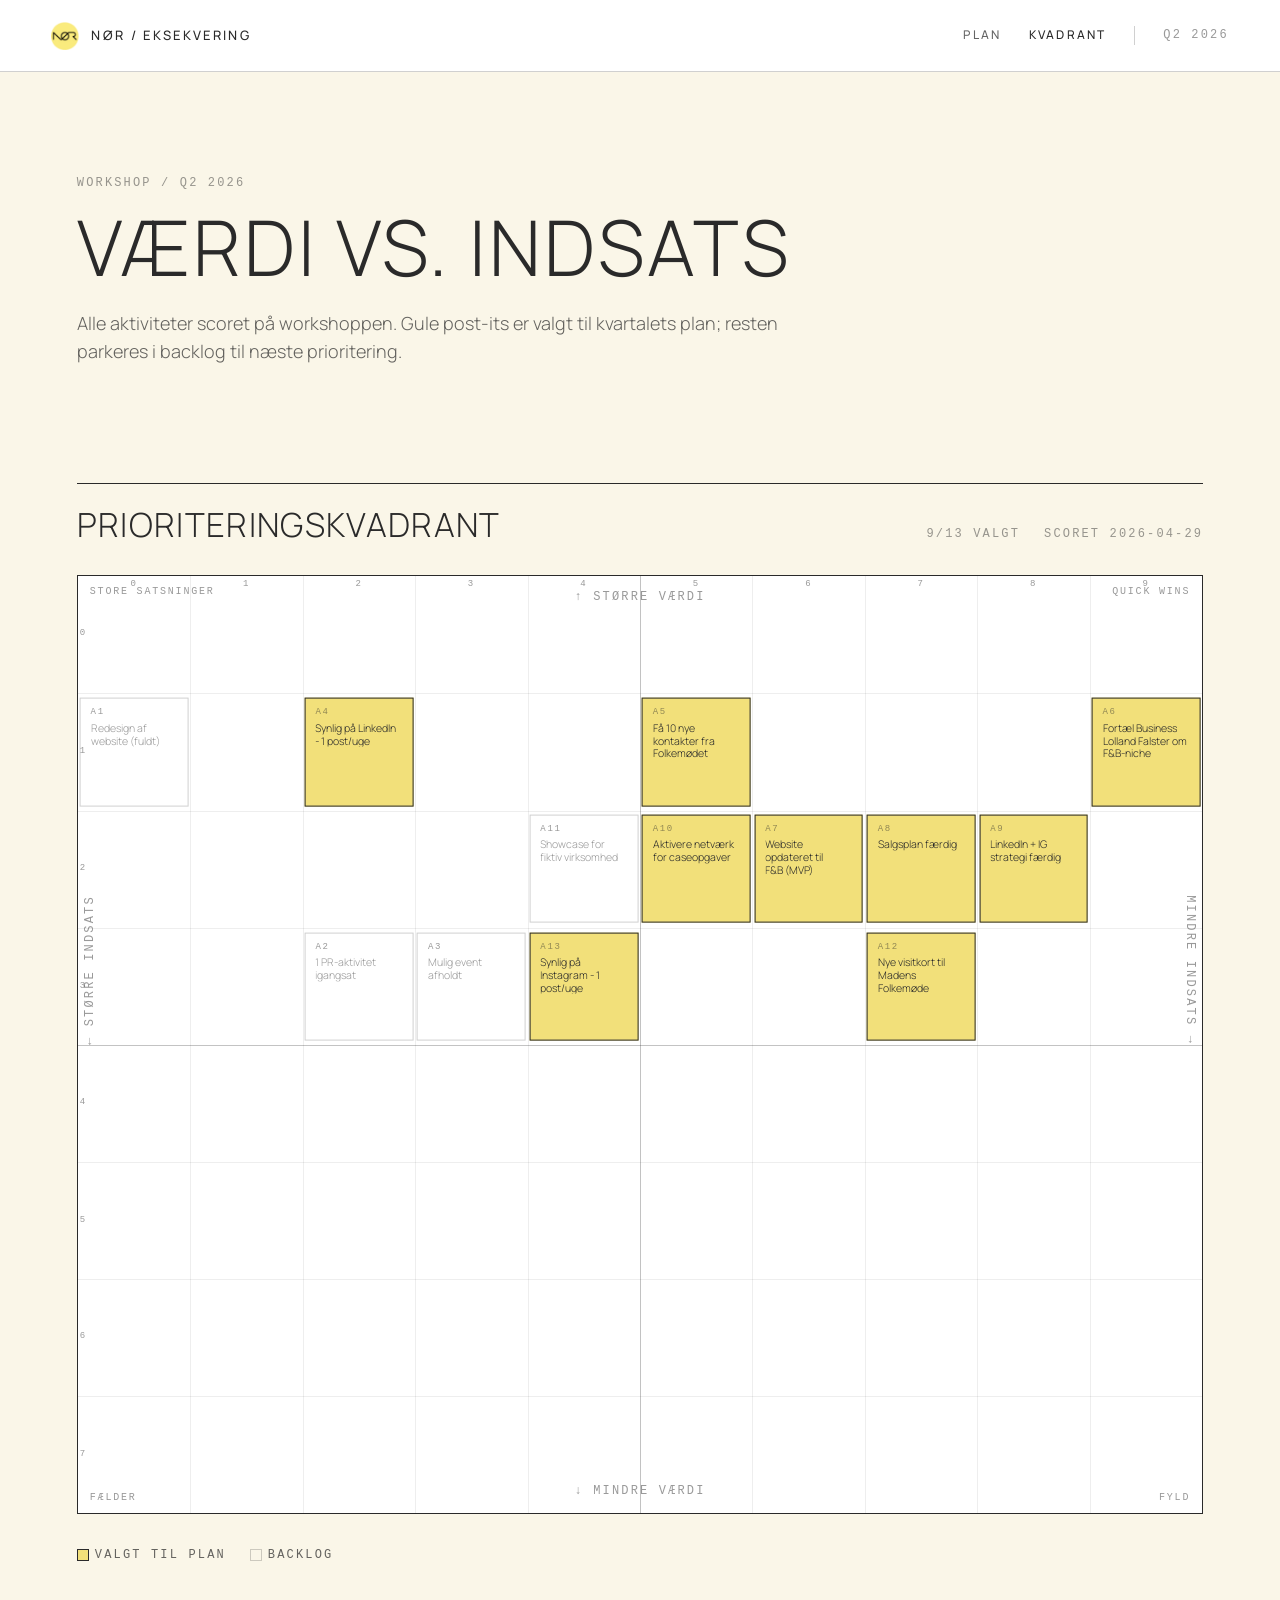
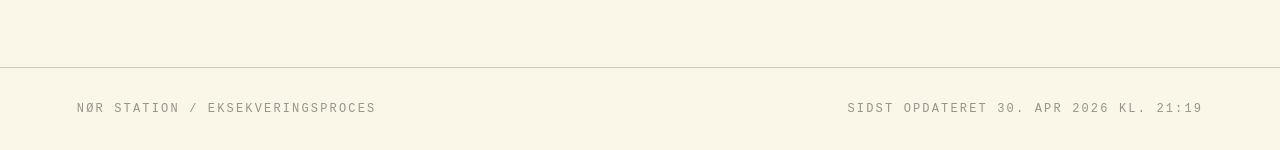
==== nor-station/workshop.html @ 78fcb757 "Tilføj grid-overlay (10x8) med col/row numre på workshop-view" ====
<!doctype html>
<html lang="da">
<head>
<meta charset="utf-8" />
<meta name="viewport" content="width=device-width, initial-scale=1" />
<title>Workshop - NØR Station 2026-Q2</title>
<link rel="icon" type="image/png" href="assets/nor-mark.png" />
<link rel="stylesheet" href="assets/nor.css" />
<link rel="stylesheet" href="assets/exec.css?v=6" />
</head>
<body>
<header class="ns-header">
  <a href="index.html" class="ns-logo">
    <img src="assets/nor-mark.png" alt="NØR" />
    <span>NØR / EKSEKVERING</span>
  </a>
  <nav class="ns-nav-links">
    <a href="index.html" class="">Plan</a>
    <a href="workshop.html" class="is-active">Kvadrant</a>
    <span class="ns-quarter">Q2 2026</span>
  </nav>
</header>
<section class="ns-intro">
  <div class="ns-intro__eyebrow">Workshop / Q2 2026</div>
  <h1 class="ns-intro__title">Værdi vs. Indsats</h1>
  <p class="ns-intro__lead">Alle aktiviteter scoret på workshoppen. Gule post-its er valgt til kvartalets plan; resten parkeres i backlog til næste prioritering.</p>
</section>

<section class="ns-workshop">
  <div class="ns-plan__head">
    <h2 class="ns-year__title">Prioriteringskvadrant</h2>
    <div class="ns-plan__meta">
      <span>9/13 valgt</span>
      <span>Scoret 2026-04-29</span>
    </div>
  </div>
  <div class="ns-quad">
    <div class="ns-grid-line ns-grid-line--v" style="left: 10.0%"></div>
<div class="ns-grid-line ns-grid-line--v" style="left: 20.0%"></div>
<div class="ns-grid-line ns-grid-line--v" style="left: 30.0%"></div>
<div class="ns-grid-line ns-grid-line--v" style="left: 40.0%"></div>
<div class="ns-grid-line ns-grid-line--v" style="left: 50.0%"></div>
<div class="ns-grid-line ns-grid-line--v" style="left: 60.0%"></div>
<div class="ns-grid-line ns-grid-line--v" style="left: 70.0%"></div>
<div class="ns-grid-line ns-grid-line--v" style="left: 80.0%"></div>
<div class="ns-grid-line ns-grid-line--v" style="left: 90.0%"></div>
<div class="ns-grid-line ns-grid-line--h" style="top: 12.5%"></div>
<div class="ns-grid-line ns-grid-line--h" style="top: 25.0%"></div>
<div class="ns-grid-line ns-grid-line--h" style="top: 37.5%"></div>
<div class="ns-grid-line ns-grid-line--h" style="top: 50.0%"></div>
<div class="ns-grid-line ns-grid-line--h" style="top: 62.5%"></div>
<div class="ns-grid-line ns-grid-line--h" style="top: 75.0%"></div>
<div class="ns-grid-line ns-grid-line--h" style="top: 87.5%"></div>
<span class="ns-grid-label ns-grid-label--col" style="left: 5.0%">0</span>
<span class="ns-grid-label ns-grid-label--col" style="left: 15.0%">1</span>
<span class="ns-grid-label ns-grid-label--col" style="left: 25.0%">2</span>
<span class="ns-grid-label ns-grid-label--col" style="left: 35.0%">3</span>
<span class="ns-grid-label ns-grid-label--col" style="left: 45.0%">4</span>
<span class="ns-grid-label ns-grid-label--col" style="left: 55.0%">5</span>
<span class="ns-grid-label ns-grid-label--col" style="left: 65.0%">6</span>
<span class="ns-grid-label ns-grid-label--col" style="left: 75.0%">7</span>
<span class="ns-grid-label ns-grid-label--col" style="left: 85.0%">8</span>
<span class="ns-grid-label ns-grid-label--col" style="left: 95.0%">9</span>
<span class="ns-grid-label ns-grid-label--row" style="top: 6.2%">0</span>
<span class="ns-grid-label ns-grid-label--row" style="top: 18.8%">1</span>
<span class="ns-grid-label ns-grid-label--row" style="top: 31.2%">2</span>
<span class="ns-grid-label ns-grid-label--row" style="top: 43.8%">3</span>
<span class="ns-grid-label ns-grid-label--row" style="top: 56.2%">4</span>
<span class="ns-grid-label ns-grid-label--row" style="top: 68.8%">5</span>
<span class="ns-grid-label ns-grid-label--row" style="top: 81.2%">6</span>
<span class="ns-grid-label ns-grid-label--row" style="top: 93.8%">7</span>
    <div class="ns-quad__axis-x"></div>
    <div class="ns-quad__axis-y"></div>
    <span class="ns-quad__label ns-quad__label--top">↑ Større værdi</span>
    <span class="ns-quad__label ns-quad__label--bottom">↓ Mindre værdi</span>
    <span class="ns-quad__label ns-quad__label--left">← Større indsats</span>
    <span class="ns-quad__label ns-quad__label--right">Mindre indsats →</span>
    <span class="ns-quad__corner ns-quad__corner--tl">Store satsninger</span>
    <span class="ns-quad__corner ns-quad__corner--tr">Quick wins</span>
    <span class="ns-quad__corner ns-quad__corner--bl">Fælder</span>
    <span class="ns-quad__corner ns-quad__corner--br">Fyld</span>
    <div class="ns-postit ns-postit--unselected" style="left: 5.0%; top: 18.8%;"><span class="ns-postit__id">A1</span><span class="ns-postit__text">Redesign af website (fuldt)</span></div>
<div class="ns-postit" style="left: 25.0%; top: 18.8%;"><span class="ns-postit__id">A4</span><span class="ns-postit__text">Synlig på LinkedIn - 1 post/uge</span></div>
<div class="ns-postit ns-postit--unselected" style="left: 25.0%; top: 43.8%;"><span class="ns-postit__id">A2</span><span class="ns-postit__text">1 PR-aktivitet igangsat</span></div>
<div class="ns-postit ns-postit--unselected" style="left: 35.0%; top: 43.8%;"><span class="ns-postit__id">A3</span><span class="ns-postit__text">Mulig event afholdt</span></div>
<div class="ns-postit" style="left: 55.0%; top: 18.8%;"><span class="ns-postit__id">A5</span><span class="ns-postit__text">Få 10 nye kontakter fra Folkemødet</span></div>
<div class="ns-postit" style="left: 95.0%; top: 18.8%;"><span class="ns-postit__id">A6</span><span class="ns-postit__text">Fortæl Business Lolland Falster om F&amp;B-niche</span></div>
<div class="ns-postit" style="left: 65.0%; top: 31.2%;"><span class="ns-postit__id">A7</span><span class="ns-postit__text">Website opdateret til F&amp;B (MVP)</span></div>
<div class="ns-postit" style="left: 75.0%; top: 31.2%;"><span class="ns-postit__id">A8</span><span class="ns-postit__text">Salgsplan færdig</span></div>
<div class="ns-postit" style="left: 85.0%; top: 31.2%;"><span class="ns-postit__id">A9</span><span class="ns-postit__text">LinkedIn + IG strategi færdig</span></div>
<div class="ns-postit" style="left: 55.0%; top: 31.2%;"><span class="ns-postit__id">A10</span><span class="ns-postit__text">Aktivere netværk for caseopgaver</span></div>
<div class="ns-postit ns-postit--unselected" style="left: 45.0%; top: 31.2%;"><span class="ns-postit__id">A11</span><span class="ns-postit__text">Showcase for fiktiv virksomhed</span></div>
<div class="ns-postit" style="left: 75.0%; top: 43.8%;"><span class="ns-postit__id">A12</span><span class="ns-postit__text">Nye visitkort til Madens Folkemøde</span></div>
<div class="ns-postit" style="left: 45.0%; top: 43.8%;"><span class="ns-postit__id">A13</span><span class="ns-postit__text">Synlig på Instagram - 1 post/uge</span></div>
  </div>
  <div class="ns-legend">
    <span><span class="ns-legend__swatch ns-legend__swatch--selected"></span>Valgt til plan</span>
    <span><span class="ns-legend__swatch ns-legend__swatch--unselected"></span>Backlog</span>
  </div>
</section>
<footer class="ns-exec-foot">
  <div>NØR Station / Eksekveringsproces</div>
  <div>Sidst opdateret 30. apr 2026 kl. 21:19</div>
</footer>
</body></html>
---- nor-station/assets/nor.css ----
/* =========================================================
   NØR Station — Colors, Type & Foundations
   Reconstructed from norstation.com (yellow / slate brand)
   ========================================================= */

@import url('https://fonts.googleapis.com/css2?family=Manrope:wght@200;300;400;500;600;700&display=swap');

:root {
  /* ---------- Color: Brand ---------- */
  --nor-yellow:      #F2E07A;   /* primary brand surface */
  --nor-yellow-deep: #E6CF5C;   /* hover / pressed */
  --nor-slate:       #6E7B86;   /* neutral / contrast surface */
  --nor-slate-deep:  #4E5963;   /* dark slate */
  --nor-ink:         #2A2A2A;   /* type — soft black, never pure */
  --nor-ink-deep:    #1A1A1A;   /* on yellow, occasionally pure ink */
  --nor-paper:       #FFFFFF;   /* white surface */
  --nor-paper-warm:  #FAF6E8;   /* very pale yellow tint */

  /* ---------- Color: Semantic neutrals ---------- */
  --nor-fg-1:    var(--nor-ink);          /* primary text */
  --nor-fg-2:    rgba(42,42,42,0.72);     /* secondary text */
  --nor-fg-3:    rgba(42,42,42,0.48);     /* tertiary / captions */
  --nor-fg-mute: rgba(42,42,42,0.22);     /* hairlines, dividers */

  --nor-bg-1: var(--nor-paper);           /* page bg (white) */
  --nor-bg-2: var(--nor-yellow);          /* signature yellow */
  --nor-bg-3: var(--nor-slate);           /* slate */
  --nor-bg-warm: var(--nor-paper-warm);   /* tinted soft */
  --nor-bg-inverse: var(--nor-slate-deep);

  --nor-fg-on-yellow-1: var(--nor-ink);
  --nor-fg-on-yellow-2: rgba(42,42,42,0.78);
  --nor-fg-on-slate-1:  #FAF6E8;
  --nor-fg-on-slate-2:  rgba(250,246,232,0.72);

  /* ---------- Color: Status (utility, rarely used) ---------- */
  --nor-success: #4F7D5A;
  --nor-warning: #C7A23A;
  --nor-danger:  #B7553B;
  --nor-info:    #5A7891;

  /* ---------- Type: Families ---------- */
  --nor-font-display: 'Manrope', 'Helvetica Neue', Helvetica, Arial, system-ui, sans-serif;
  --nor-font-body:    'Manrope', 'Helvetica Neue', Helvetica, Arial, system-ui, sans-serif;
  --nor-font-mono:    ui-monospace, 'SFMono-Regular', Menlo, Consolas, monospace;

  /* ---------- Type: Weights ----------
     The wordmark is THIN linework. Display headlines lean light/regular,
     not heavy. Bold is reserved for small UI labels. */
  --nor-w-thin:      200;
  --nor-w-light:     300;
  --nor-w-regular:   400;
  --nor-w-medium:    500;
  --nor-w-semibold:  600;
  --nor-w-bold:      700;

  /* ---------- Type: Sizes (fluid) ---------- */
  --nor-fs-mega:    clamp(56px, 9vw, 144px);
  --nor-fs-h1:      clamp(40px, 6vw, 88px);
  --nor-fs-h2:      clamp(32px, 4.5vw, 64px);
  --nor-fs-h3:      clamp(22px, 2.6vw, 36px);
  --nor-fs-h4:      clamp(18px, 1.6vw, 22px);
  --nor-fs-lead:    clamp(18px, 1.4vw, 22px);
  --nor-fs-body:    16px;
  --nor-fs-small:   14px;
  --nor-fs-eyebrow: 12px;
  --nor-fs-caption: 11px;

  /* ---------- Type: Tracking ---------- */
  --nor-tr-tight:    -0.005em;   /* light display still wants room */
  --nor-tr-normal:    0em;
  --nor-tr-display:   0.04em;    /* display all-caps gets airy spacing */
  --nor-tr-eyebrow:   0.18em;
  --nor-tr-wide:      0.28em;    /* like the "STATION" wordmark */

  /* ---------- Type: Line height ---------- */
  --nor-lh-display: 1.0;
  --nor-lh-tight:   1.1;
  --nor-lh-normal:  1.55;
  --nor-lh-loose:   1.75;

  /* ---------- Spacing (8px base) ---------- */
  --nor-s-1:  4px;
  --nor-s-2:  8px;
  --nor-s-3:  12px;
  --nor-s-4:  16px;
  --nor-s-5:  24px;
  --nor-s-6:  32px;
  --nor-s-7:  48px;
  --nor-s-8:  64px;
  --nor-s-9:  96px;
  --nor-s-10: 128px;
  --nor-s-11: 160px;
  --nor-s-12: 200px;

  --nor-section-y: clamp(80px, 12vw, 200px);
  --nor-section-x: clamp(24px, 6vw, 96px);

  /* ---------- Layout ---------- */
  --nor-container: 1440px;
  --nor-gutter: clamp(16px, 2vw, 32px);
  --nor-header-h: 72px;

  /* ---------- Border / radius / shadow ---------- */
  --nor-hairline: 1px solid var(--nor-ink);
  --nor-hairline-mute: 1px solid var(--nor-fg-mute);
  --nor-radius: 0px;
  --nor-radius-circle: 50%;   /* the brand uses circular crops a lot */

  --nor-shadow-none: none;
  --nor-shadow-menu: 0 24px 40px -16px rgba(42,42,42,0.10);
  --nor-shadow-overlay: 0 40px 80px -32px rgba(42,42,42,0.18);

  /* ---------- Motion ---------- */
  --nor-ease:        cubic-bezier(0.22, 0.61, 0.36, 1);
  --nor-dur-fast:    150ms;
  --nor-dur-normal:  300ms;
  --nor-dur-slow:    600ms;
}

html, body {
  background: var(--nor-bg-2); /* yellow is the default brand surface */
  color: var(--nor-fg-1);
  font-family: var(--nor-font-body);
  font-size: var(--nor-fs-body);
  font-weight: var(--nor-w-light);
  line-height: var(--nor-lh-normal);
  -webkit-font-smoothing: antialiased;
  text-rendering: optimizeLegibility;
}

h1, h2, h3, h4, h5, h6 {
  font-family: var(--nor-font-display);
  font-weight: var(--nor-w-light);    /* thin linework feel */
  text-transform: uppercase;
  letter-spacing: var(--nor-tr-display);
  line-height: var(--nor-lh-display);
  margin: 0;
  color: var(--nor-fg-1);
  text-wrap: balance;
}

h1 { font-size: var(--nor-fs-h1); }
h2 { font-size: var(--nor-fs-h2); }
h3 { font-size: var(--nor-fs-h3); }
h4 { font-size: var(--nor-fs-h4); letter-spacing: var(--nor-tr-eyebrow); font-weight: var(--nor-w-medium); }
h5, h6 {
  font-size: var(--nor-fs-eyebrow);
  letter-spacing: var(--nor-tr-eyebrow);
  font-weight: var(--nor-w-medium);
}

.nor-mega {
  font-family: var(--nor-font-display);
  font-size: var(--nor-fs-mega);
  font-weight: var(--nor-w-light);
  text-transform: uppercase;
  line-height: var(--nor-lh-display);
  letter-spacing: var(--nor-tr-display);
  text-wrap: balance;
}

.nor-eyebrow {
  font-size: var(--nor-fs-eyebrow);
  font-weight: var(--nor-w-medium);
  text-transform: uppercase;
  letter-spacing: var(--nor-tr-eyebrow);
  color: var(--nor-fg-2);
}

.nor-lead {
  font-size: var(--nor-fs-lead);
  line-height: var(--nor-lh-normal);
  color: var(--nor-fg-1);
  font-weight: var(--nor-w-light);
  text-wrap: pretty;
}

p {
  font-size: var(--nor-fs-body);
  line-height: var(--nor-lh-loose);
  font-weight: var(--nor-w-light);
  color: var(--nor-fg-1);
  margin: 0 0 1em;
  text-wrap: pretty;
}

small, .nor-small { font-size: var(--nor-fs-small); color: var(--nor-fg-2); }
.nor-caption { font-size: var(--nor-fs-caption); color: var(--nor-fg-3); letter-spacing: var(--nor-tr-eyebrow); text-transform: uppercase; }

a {
  color: inherit;
  text-decoration: none;
  border-bottom: 1px solid currentColor;
  transition: opacity var(--nor-dur-fast) var(--nor-ease);
}
a:hover { opacity: 0.6; }

code, pre, kbd { font-family: var(--nor-font-mono); font-size: 0.92em; }

hr { border: 0; border-top: var(--nor-hairline); margin: var(--nor-s-7) 0; }

/* ========== Buttons ========== */
.nor-btn {
  display: inline-flex;
  align-items: center;
  gap: var(--nor-s-3);
  padding: 14px 28px;
  white-space: nowrap;
  border: 1px solid var(--nor-ink);
  background: transparent;
  color: var(--nor-fg-1);
  font-family: var(--nor-font-display);
  font-size: var(--nor-fs-eyebrow);
  font-weight: var(--nor-w-medium);
  letter-spacing: var(--nor-tr-eyebrow);
  text-transform: uppercase;
  cursor: pointer;
  border-radius: var(--nor-radius);
  transition: background var(--nor-dur-normal) var(--nor-ease),
              color var(--nor-dur-normal) var(--nor-ease);
}
.nor-btn:hover { background: var(--nor-ink); color: var(--nor-yellow); }
.nor-btn--primary { background: var(--nor-ink); color: var(--nor-yellow); }
.nor-btn--primary:hover { background: var(--nor-slate-deep); color: var(--nor-yellow); }
.nor-btn--ghost { border-color: transparent; padding-left: 0; padding-right: 0; }
.nor-btn--ghost:hover { background: transparent; opacity: 0.6; }

/* ========== Inverse (slate) ========== */
.nor-inverse {
  background: var(--nor-bg-inverse);
  color: var(--nor-fg-on-slate-1);
}
.nor-inverse h1, .nor-inverse h2, .nor-inverse h3, .nor-inverse h4,
.nor-inverse p, .nor-inverse a { color: var(--nor-fg-on-slate-1); }
.nor-inverse .nor-eyebrow { color: var(--nor-fg-on-slate-2); }
.nor-inverse .nor-btn { border-color: var(--nor-fg-on-slate-1); color: var(--nor-fg-on-slate-1); }
.nor-inverse .nor-btn:hover { background: var(--nor-yellow); color: var(--nor-ink); border-color: var(--nor-yellow); }

/* ========== Layout helpers ========== */
.nor-container {
  max-width: var(--nor-container);
  margin: 0 auto;
  padding-inline: var(--nor-section-x);
}
.nor-section { padding-block: var(--nor-section-y); }
.nor-stack > * + * { margin-top: var(--nor-s-5); }
.nor-stack-lg > * + * { margin-top: var(--nor-s-7); }

/* ========== Brand circle (signature framing device) ========== */
.nor-circle {
  border-radius: 50%;
  aspect-ratio: 1 / 1;
  display: flex;
  align-items: center;
  justify-content: center;
  background: var(--nor-yellow);
}
---- nor-station/assets/exec.css ----
/* =========================================================
   NØR Station - Execution / OKR view styles
   Built on top of nor.css (NØR design system)
   ========================================================= */

* { box-sizing: border-box; }
html, body { margin: 0; }
body {
  background: var(--nor-paper-warm);
  color: var(--nor-ink);
}

/* ---------- Header ---------- */
.ns-header {
  position: sticky; top: 0; z-index: 50;
  display: flex; align-items: center; justify-content: space-between;
  padding: 16px clamp(20px, 4vw, 56px);
  height: var(--nor-header-h);
  background: var(--nor-paper);
  border-bottom: var(--nor-hairline-mute);
}
.ns-logo {
  display: flex; align-items: center; gap: 12px;
  font-family: var(--nor-font-display);
  font-weight: var(--nor-w-medium);
  font-size: 13px;
  letter-spacing: var(--nor-tr-eyebrow);
  text-transform: uppercase;
  color: var(--nor-ink);
  border: 0;
}
.ns-logo img { height: 28px; width: 28px; }
.ns-nav-links {
  display: flex; align-items: center; gap: 28px;
}
.ns-nav-links a {
  font-size: var(--nor-fs-eyebrow);
  font-weight: var(--nor-w-medium);
  letter-spacing: var(--nor-tr-eyebrow);
  text-transform: uppercase;
  color: var(--nor-fg-2);
  border: 0;
  transition: color var(--nor-dur-fast) var(--nor-ease);
}
.ns-nav-links a:hover, .ns-nav-links a.is-active { color: var(--nor-ink); }
.ns-quarter {
  font-family: var(--nor-font-mono);
  font-size: var(--nor-fs-eyebrow);
  letter-spacing: var(--nor-tr-eyebrow);
  text-transform: uppercase;
  color: var(--nor-fg-3);
  padding-left: 28px;
  border-left: var(--nor-hairline-mute);
}

/* ---------- Page intro ---------- */
.ns-intro {
  max-width: var(--nor-container);
  margin: 0 auto;
  padding: clamp(48px, 8vw, 120px) clamp(24px, 6vw, 96px) clamp(24px, 4vw, 56px);
}
.ns-intro__eyebrow {
  font-family: var(--nor-font-mono);
  font-size: var(--nor-fs-eyebrow);
  letter-spacing: var(--nor-tr-eyebrow);
  text-transform: uppercase;
  color: var(--nor-fg-3);
  margin-bottom: 16px;
}
.ns-intro__title {
  font-family: var(--nor-font-display);
  font-size: var(--nor-fs-h1);
  font-weight: var(--nor-w-light);
  letter-spacing: var(--nor-tr-display);
  text-transform: uppercase;
  line-height: var(--nor-lh-display);
  margin: 0 0 24px;
  text-wrap: balance;
}
.ns-intro__lead {
  font-size: var(--nor-fs-lead);
  font-weight: var(--nor-w-light);
  line-height: var(--nor-lh-normal);
  max-width: 64ch;
  color: var(--nor-fg-2);
}

/* ---------- Year objectives ---------- */
.ns-year {
  max-width: var(--nor-container);
  margin: 0 auto;
  padding: clamp(24px, 4vw, 48px) clamp(24px, 6vw, 96px);
}
.ns-year__head {
  display: flex; align-items: baseline; justify-content: space-between;
  border-top: var(--nor-hairline);
  padding-top: 24px;
  margin-bottom: 32px;
}
.ns-year__title {
  font-family: var(--nor-font-display);
  font-size: var(--nor-fs-h3);
  font-weight: var(--nor-w-light);
  letter-spacing: var(--nor-tr-display);
  text-transform: uppercase;
  margin: 0;
}
.ns-year__count {
  font-family: var(--nor-font-mono);
  font-size: var(--nor-fs-eyebrow);
  letter-spacing: var(--nor-tr-eyebrow);
  text-transform: uppercase;
  color: var(--nor-fg-3);
}
.ns-objectives {
  display: grid; grid-template-columns: repeat(auto-fit, minmax(320px, 1fr));
  gap: 1px;
  background: var(--nor-fg-mute);
  border: var(--nor-hairline-mute);
}
.ns-obj { background: var(--nor-paper); padding: 32px; }
.ns-obj__id {
  font-family: var(--nor-font-mono);
  font-size: var(--nor-fs-eyebrow);
  letter-spacing: var(--nor-tr-eyebrow);
  text-transform: uppercase;
  color: var(--nor-fg-3);
  margin-bottom: 12px;
}
.ns-obj__title {
  font-family: var(--nor-font-display);
  font-size: var(--nor-fs-h4);
  font-weight: var(--nor-w-light);
  letter-spacing: var(--nor-tr-display);
  text-transform: uppercase;
  margin: 0 0 24px;
  text-wrap: balance;
  line-height: 1.2;
}
.ns-kr-list { list-style: none; padding: 0; margin: 0; }
.ns-kr {
  display: flex; gap: 12px; align-items: flex-start;
  padding: 14px 0;
  border-top: var(--nor-hairline-mute);
  font-size: var(--nor-fs-small);
  font-weight: var(--nor-w-light);
  line-height: var(--nor-lh-normal);
}
.ns-kr:first-child { border-top: 0; padding-top: 0; }
.ns-kr__id {
  font-family: var(--nor-font-mono);
  font-size: 10px;
  letter-spacing: var(--nor-tr-eyebrow);
  color: var(--nor-fg-3);
  flex: 0 0 32px;
  padding-top: 2px;
}

/* ---------- Plan / activity grid ---------- */
.ns-plan {
  max-width: var(--nor-container);
  margin: 0 auto;
  padding: clamp(24px, 4vw, 48px) clamp(24px, 6vw, 96px) clamp(64px, 8vw, 128px);
}
.ns-plan__head {
  display: flex; align-items: baseline; justify-content: space-between;
  border-top: var(--nor-hairline);
  padding-top: 24px;
  margin-bottom: 32px;
}
.ns-plan__meta {
  display: flex; gap: 24px;
  font-family: var(--nor-font-mono);
  font-size: var(--nor-fs-eyebrow);
  letter-spacing: var(--nor-tr-eyebrow);
  text-transform: uppercase;
  color: var(--nor-fg-3);
}

.ns-activities {
  display: grid; gap: 1px;
  background: var(--nor-fg-mute);
  border: var(--nor-hairline-mute);
}
.ns-activity {
  background: var(--nor-paper);
  padding: 28px clamp(24px, 3vw, 36px);
  display: grid;
  grid-template-columns: 56px minmax(0, 1fr) 320px;
  gap: 32px;
  align-items: start;
}
@media (max-width: 900px) {
  .ns-activity {
    grid-template-columns: 1fr;
    gap: 16px;
  }
}

.ns-plan__hint {
  font-size: var(--nor-fs-small);
  color: var(--nor-fg-2);
  font-weight: var(--nor-w-light);
  margin: 0 0 24px;
  font-style: italic;
}

.ns-activity__id {
  font-family: var(--nor-font-mono);
  font-size: var(--nor-fs-eyebrow);
  letter-spacing: var(--nor-tr-eyebrow);
  color: var(--nor-fg-3);
  padding-top: 4px;
}
.ns-activity__main {}
.ns-activity__title {
  font-family: var(--nor-font-display);
  font-size: var(--nor-fs-h4);
  font-weight: var(--nor-w-light);
  letter-spacing: var(--nor-tr-display);
  text-transform: uppercase;
  margin: 0 0 10px;
  line-height: 1.2;
}
.ns-activity__goal {
  font-size: var(--nor-fs-small);
  color: var(--nor-fg-2);
  font-weight: var(--nor-w-light);
  margin: 0 0 8px;
}
.ns-activity__measure {
  font-size: var(--nor-fs-small);
  color: var(--nor-fg-1);
  font-weight: var(--nor-w-light);
  margin: 0;
}
.ns-activity__measure::before {
  content: "Måles på ";
  font-family: var(--nor-font-mono);
  font-size: 10px;
  letter-spacing: var(--nor-tr-eyebrow);
  text-transform: uppercase;
  color: var(--nor-fg-3);
  margin-right: 6px;
}

.ns-activity__owner {
  display: flex; flex-direction: column; gap: 8px;
  font-size: var(--nor-fs-small);
}
.ns-meta-pair {
  display: flex; flex-direction: column; gap: 2px;
}
.ns-meta-pair__label {
  font-family: var(--nor-font-mono);
  font-size: 10px;
  letter-spacing: var(--nor-tr-eyebrow);
  text-transform: uppercase;
  color: var(--nor-fg-3);
}
.ns-meta-pair__value {
  font-size: var(--nor-fs-small);
  color: var(--nor-fg-1);
  font-weight: var(--nor-w-light);
}
.ns-meta-pair__value--late { color: var(--nor-danger); }
.ns-meta-pair__value--soon { color: var(--nor-warning); }

.ns-activity__confidence {
  display: grid;
  grid-template-columns: 1fr 1fr;
  gap: 16px 24px;
  align-items: start;
}
.ns-conf-cell {
  display: flex; flex-direction: column; gap: 6px;
}
.ns-conf-cell--spark {
  grid-column: 1 / -1;
  margin-top: 4px;
}
.ns-conf-cell__label {
  font-family: var(--nor-font-mono);
  font-size: 10px;
  letter-spacing: var(--nor-tr-eyebrow);
  text-transform: uppercase;
  color: var(--nor-fg-3);
}
.ns-conf-cell__pct {
  font-family: var(--nor-font-display);
  font-size: 32px;
  font-weight: var(--nor-w-light);
  letter-spacing: var(--nor-tr-tight);
  line-height: 1;
}
.ns-conf-cell__pct--empty { color: var(--nor-fg-3); }
.ns-spark {
  width: 100%; max-width: 200px; height: 36px; display: block;
}
.ns-conf__note {
  font-size: 12px;
  color: var(--nor-fg-2);
  font-style: italic;
  font-weight: var(--nor-w-light);
  margin: 6px 0 0;
  text-wrap: pretty;
}

/* ---------- Footer ---------- */
.ns-exec-foot {
  max-width: var(--nor-container);
  margin: 0 auto;
  padding: 32px clamp(24px, 6vw, 96px);
  border-top: var(--nor-hairline-mute);
  display: flex; justify-content: space-between;
  font-family: var(--nor-font-mono);
  font-size: var(--nor-fs-eyebrow);
  letter-spacing: var(--nor-tr-eyebrow);
  text-transform: uppercase;
  color: var(--nor-fg-3);
}

/* ---------- Workshop / kvadrant ---------- */
.ns-workshop {
  max-width: var(--nor-container);
  margin: 0 auto;
  padding: clamp(24px, 4vw, 48px) clamp(24px, 6vw, 96px) clamp(64px, 8vw, 128px);
}
.ns-quad {
  position: relative;
  width: 100%;
  aspect-ratio: 1.2 / 1;
  background: var(--nor-paper);
  border: var(--nor-hairline);
  margin-top: 24px;
  overflow: visible;
}
.ns-quad__axis-x, .ns-quad__axis-y {
  position: absolute;
  background: var(--nor-fg-mute);
}
.ns-quad__axis-x {
  left: 0; right: 0; top: 50%;
  height: 1px;
}
.ns-quad__axis-y {
  top: 0; bottom: 0; left: 50%;
  width: 1px;
}
.ns-quad__label {
  position: absolute;
  font-family: var(--nor-font-mono);
  font-size: var(--nor-fs-eyebrow);
  letter-spacing: var(--nor-tr-eyebrow);
  text-transform: uppercase;
  color: var(--nor-fg-3);
}
.ns-quad__label--top    { top: 12px; left: 50%; transform: translateX(-50%); }
.ns-quad__label--bottom { bottom: 12px; left: 50%; transform: translateX(-50%); }
.ns-quad__label--left   { left: 12px; top: 50%; transform: translateY(-50%) rotate(-90deg); transform-origin: left center; }
.ns-quad__label--right  { right: 12px; top: 50%; transform: translateY(-50%) rotate(90deg); transform-origin: right center; }
.ns-quad__corner {
  position: absolute;
  font-family: var(--nor-font-mono);
  font-size: 10px;
  letter-spacing: var(--nor-tr-eyebrow);
  text-transform: uppercase;
  color: var(--nor-fg-3);
  padding: 8px 12px;
}
.ns-quad__corner--tl { top: 0; left: 0; }
.ns-quad__corner--tr { top: 0; right: 0; text-align: right; }
.ns-quad__corner--bl { bottom: 0; left: 0; }
.ns-quad__corner--br { bottom: 0; right: 0; text-align: right; }

/* Grid overlay (for assigning positions) */
.ns-grid-line {
  position: absolute;
  background: var(--nor-fg-mute);
  opacity: 0.35;
  pointer-events: none;
  z-index: 0;
}
.ns-grid-line--v { top: 0; bottom: 0; width: 1px; }
.ns-grid-line--h { left: 0; right: 0; height: 1px; }
.ns-grid-label {
  position: absolute;
  font-family: var(--nor-font-mono);
  font-size: 9px;
  letter-spacing: var(--nor-tr-eyebrow);
  color: var(--nor-fg-3);
  pointer-events: none;
  z-index: 0;
}
.ns-grid-label--col { top: 2px; transform: translateX(-50%); }
.ns-grid-label--row { left: 2px; transform: translateY(-50%); }

.ns-postit {
  position: absolute;
  transform: translate(-50%, -50%);
  background: var(--nor-yellow);
  width: clamp(70px, 8.5vw, 110px);
  aspect-ratio: 1 / 1;
  box-sizing: border-box;
  padding: 8px 10px;
  display: flex;
  flex-direction: column;
  justify-content: flex-start;
  gap: 4px;
  font-size: 10.5px;
  font-weight: var(--nor-w-light);
  line-height: 1.2;
  border: 1px solid var(--nor-ink);
  cursor: default;
  z-index: 2;
  overflow: hidden;
  text-wrap: pretty;
}
.ns-postit--unselected {
  background: transparent;
  border-color: var(--nor-fg-mute);
  color: var(--nor-fg-3);
  z-index: 1;
}
.ns-postit__id {
  font-family: var(--nor-font-mono);
  font-size: 9px;
  letter-spacing: var(--nor-tr-eyebrow);
  text-transform: uppercase;
  color: var(--nor-fg-3);
  display: block;
  flex-shrink: 0;
}
.ns-postit__text {
  display: -webkit-box;
  -webkit-line-clamp: 5;
  -webkit-box-orient: vertical;
  overflow: hidden;
}

.ns-legend {
  display: flex; gap: 24px;
  margin-top: 32px;
  font-family: var(--nor-font-mono);
  font-size: var(--nor-fs-eyebrow);
  letter-spacing: var(--nor-tr-eyebrow);
  text-transform: uppercase;
  color: var(--nor-fg-2);
}
.ns-legend__swatch {
  display: inline-block;
  width: 12px; height: 12px;
  margin-right: 6px;
  vertical-align: middle;
  border: 1px solid var(--nor-ink);
}
.ns-legend__swatch--selected { background: var(--nor-yellow); }
.ns-legend__swatch--unselected { background: transparent; border-color: var(--nor-fg-mute); }
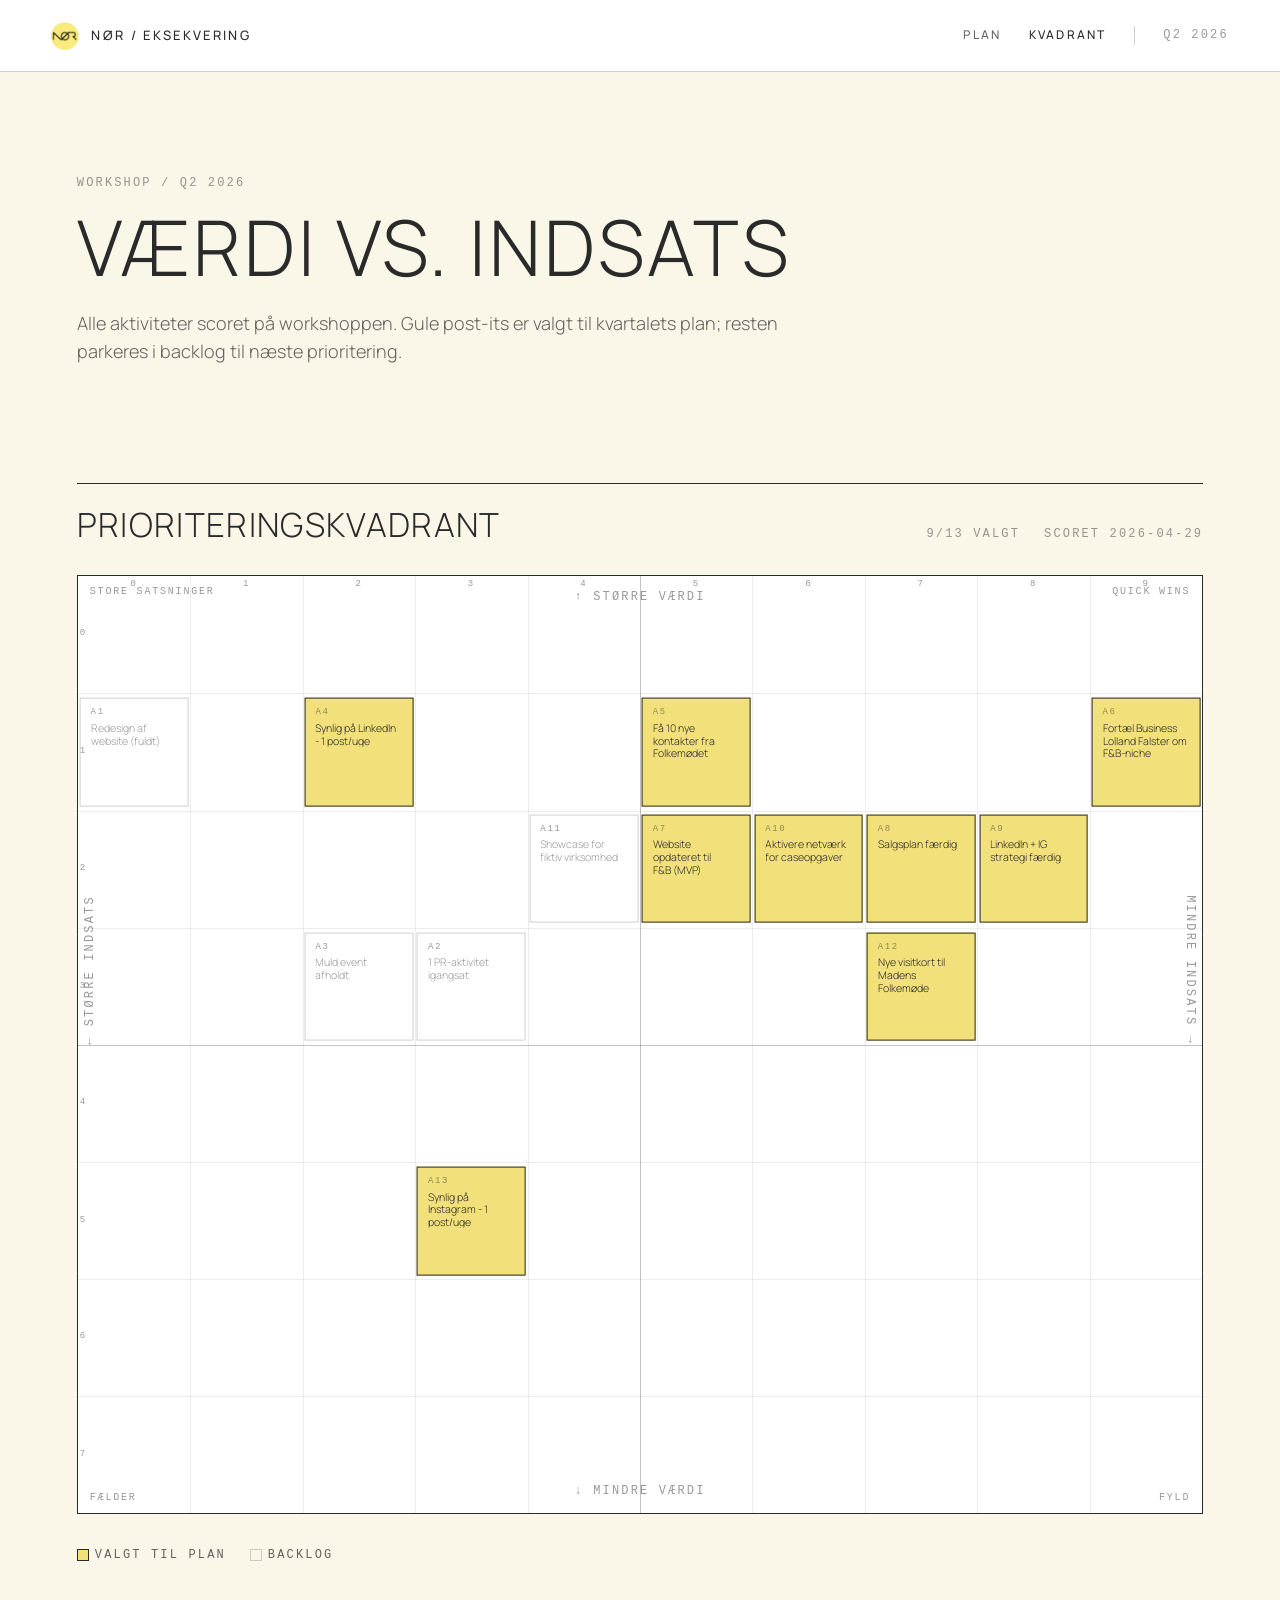
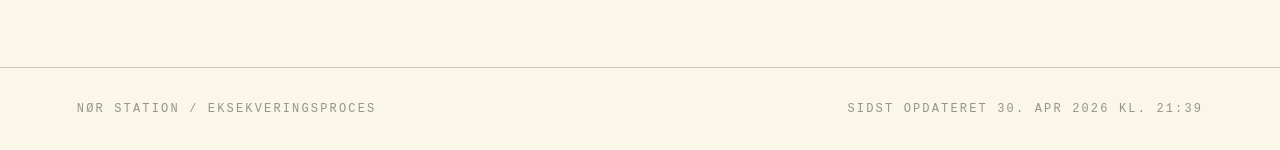
==== commit e8ab4c54: "A7/A10 swap, A13 til (3,5), A2/A3 swap, A3 'Mulig'->'Muld'" ====
--- a/nor-station/workshop.html
+++ b/nor-station/workshop.html
@@ -81,17 +81,17 @@
     <span class="ns-quad__corner ns-quad__corner--br">Fyld</span>
     <div class="ns-postit ns-postit--unselected" style="left: 5.0%; top: 18.8%;"><span class="ns-postit__id">A1</span><span class="ns-postit__text">Redesign af website (fuldt)</span></div>
 <div class="ns-postit" style="left: 25.0%; top: 18.8%;"><span class="ns-postit__id">A4</span><span class="ns-postit__text">Synlig på LinkedIn - 1 post/uge</span></div>
-<div class="ns-postit ns-postit--unselected" style="left: 25.0%; top: 43.8%;"><span class="ns-postit__id">A2</span><span class="ns-postit__text">1 PR-aktivitet igangsat</span></div>
-<div class="ns-postit ns-postit--unselected" style="left: 35.0%; top: 43.8%;"><span class="ns-postit__id">A3</span><span class="ns-postit__text">Mulig event afholdt</span></div>
+<div class="ns-postit ns-postit--unselected" style="left: 35.0%; top: 43.8%;"><span class="ns-postit__id">A2</span><span class="ns-postit__text">1 PR-aktivitet igangsat</span></div>
+<div class="ns-postit ns-postit--unselected" style="left: 25.0%; top: 43.8%;"><span class="ns-postit__id">A3</span><span class="ns-postit__text">Muld event afholdt</span></div>
 <div class="ns-postit" style="left: 55.0%; top: 18.8%;"><span class="ns-postit__id">A5</span><span class="ns-postit__text">Få 10 nye kontakter fra Folkemødet</span></div>
 <div class="ns-postit" style="left: 95.0%; top: 18.8%;"><span class="ns-postit__id">A6</span><span class="ns-postit__text">Fortæl Business Lolland Falster om F&amp;B-niche</span></div>
-<div class="ns-postit" style="left: 65.0%; top: 31.2%;"><span class="ns-postit__id">A7</span><span class="ns-postit__text">Website opdateret til F&amp;B (MVP)</span></div>
+<div class="ns-postit" style="left: 55.0%; top: 31.2%;"><span class="ns-postit__id">A7</span><span class="ns-postit__text">Website opdateret til F&amp;B (MVP)</span></div>
 <div class="ns-postit" style="left: 75.0%; top: 31.2%;"><span class="ns-postit__id">A8</span><span class="ns-postit__text">Salgsplan færdig</span></div>
 <div class="ns-postit" style="left: 85.0%; top: 31.2%;"><span class="ns-postit__id">A9</span><span class="ns-postit__text">LinkedIn + IG strategi færdig</span></div>
-<div class="ns-postit" style="left: 55.0%; top: 31.2%;"><span class="ns-postit__id">A10</span><span class="ns-postit__text">Aktivere netværk for caseopgaver</span></div>
+<div class="ns-postit" style="left: 65.0%; top: 31.2%;"><span class="ns-postit__id">A10</span><span class="ns-postit__text">Aktivere netværk for caseopgaver</span></div>
 <div class="ns-postit ns-postit--unselected" style="left: 45.0%; top: 31.2%;"><span class="ns-postit__id">A11</span><span class="ns-postit__text">Showcase for fiktiv virksomhed</span></div>
 <div class="ns-postit" style="left: 75.0%; top: 43.8%;"><span class="ns-postit__id">A12</span><span class="ns-postit__text">Nye visitkort til Madens Folkemøde</span></div>
-<div class="ns-postit" style="left: 45.0%; top: 43.8%;"><span class="ns-postit__id">A13</span><span class="ns-postit__text">Synlig på Instagram - 1 post/uge</span></div>
+<div class="ns-postit" style="left: 35.0%; top: 68.8%;"><span class="ns-postit__id">A13</span><span class="ns-postit__text">Synlig på Instagram - 1 post/uge</span></div>
   </div>
   <div class="ns-legend">
     <span><span class="ns-legend__swatch ns-legend__swatch--selected"></span>Valgt til plan</span>
@@ -100,6 +100,6 @@
 </section>
 <footer class="ns-exec-foot">
   <div>NØR Station / Eksekveringsproces</div>
-  <div>Sidst opdateret 30. apr 2026 kl. 21:19</div>
+  <div>Sidst opdateret 30. apr 2026 kl. 21:39</div>
 </footer>
 </body></html>
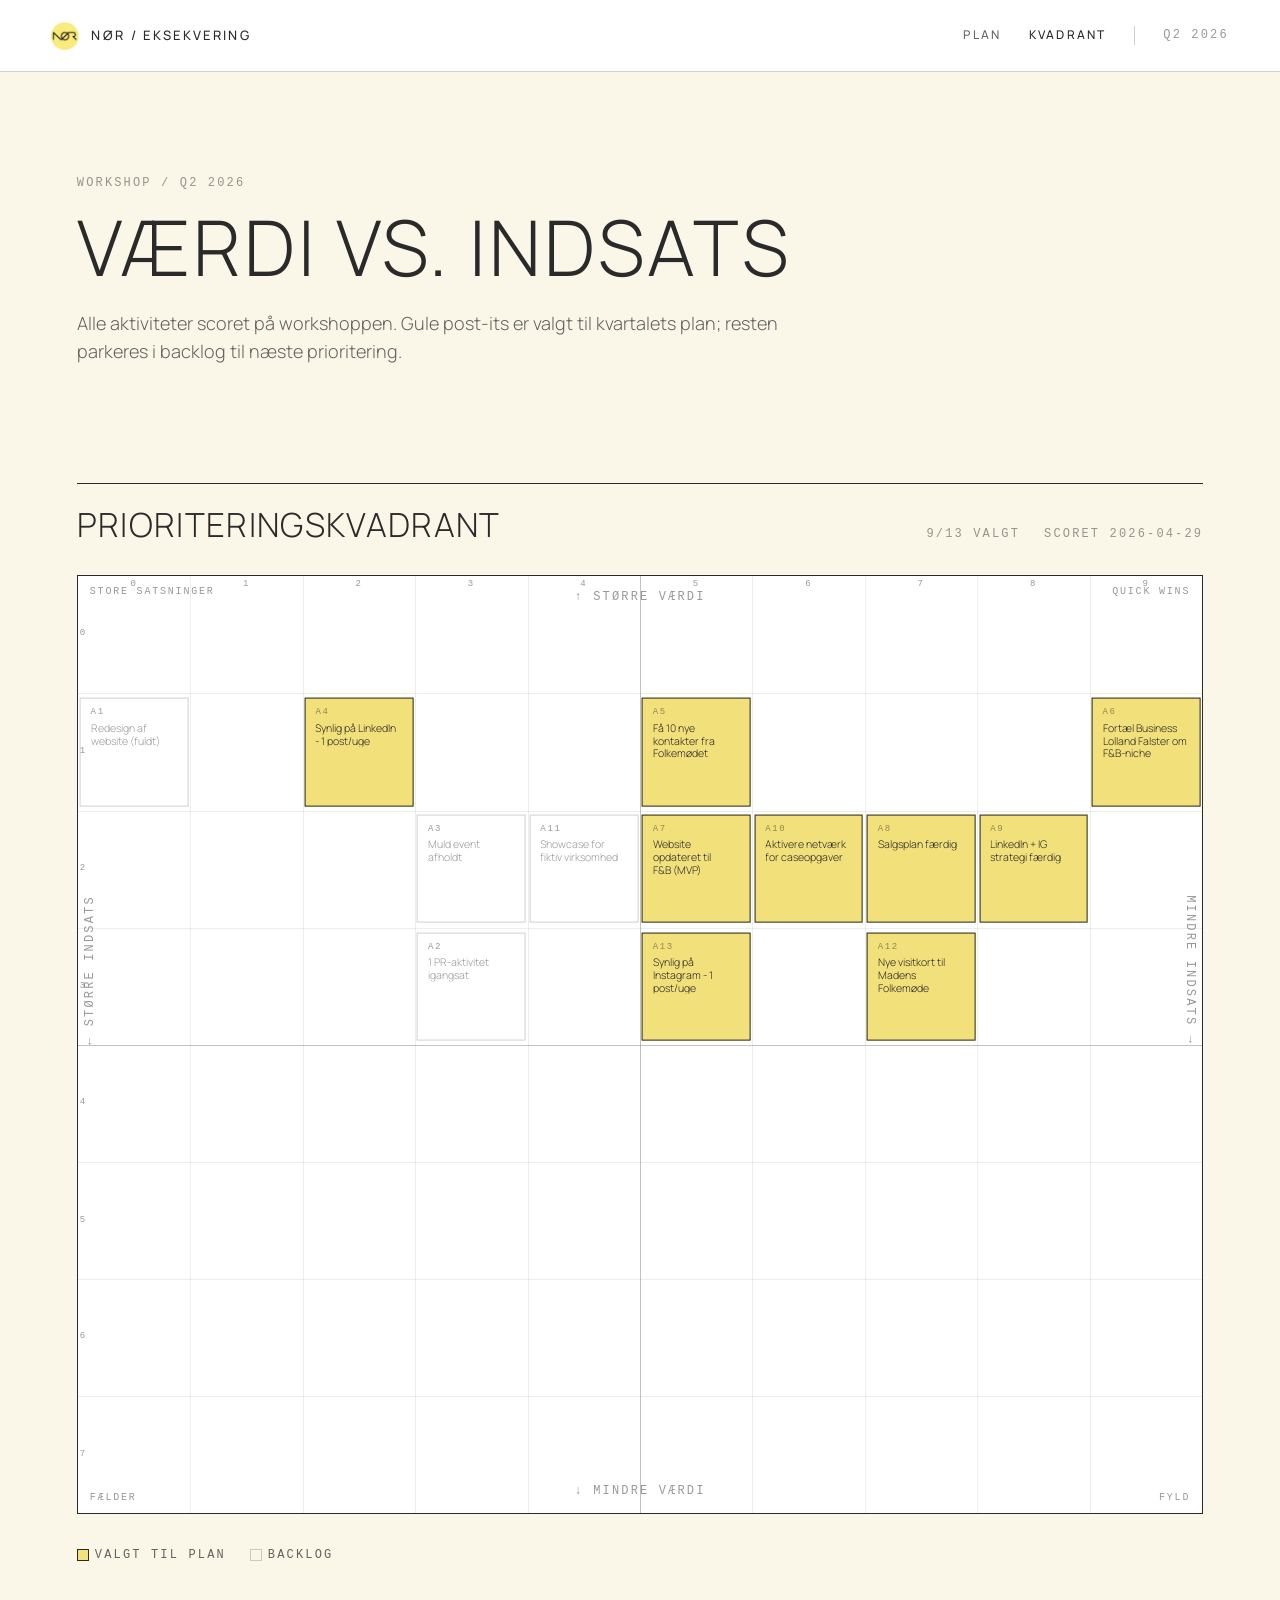
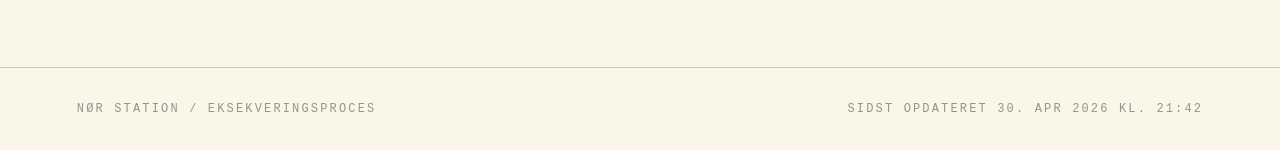
==== commit aa464828: "A13 til (5,3), A3 til (3,2)" ====
--- a/nor-station/workshop.html
+++ b/nor-station/workshop.html
@@ -82,7 +82,7 @@
     <div class="ns-postit ns-postit--unselected" style="left: 5.0%; top: 18.8%;"><span class="ns-postit__id">A1</span><span class="ns-postit__text">Redesign af website (fuldt)</span></div>
 <div class="ns-postit" style="left: 25.0%; top: 18.8%;"><span class="ns-postit__id">A4</span><span class="ns-postit__text">Synlig på LinkedIn - 1 post/uge</span></div>
 <div class="ns-postit ns-postit--unselected" style="left: 35.0%; top: 43.8%;"><span class="ns-postit__id">A2</span><span class="ns-postit__text">1 PR-aktivitet igangsat</span></div>
-<div class="ns-postit ns-postit--unselected" style="left: 25.0%; top: 43.8%;"><span class="ns-postit__id">A3</span><span class="ns-postit__text">Muld event afholdt</span></div>
+<div class="ns-postit ns-postit--unselected" style="left: 35.0%; top: 31.2%;"><span class="ns-postit__id">A3</span><span class="ns-postit__text">Muld event afholdt</span></div>
 <div class="ns-postit" style="left: 55.0%; top: 18.8%;"><span class="ns-postit__id">A5</span><span class="ns-postit__text">Få 10 nye kontakter fra Folkemødet</span></div>
 <div class="ns-postit" style="left: 95.0%; top: 18.8%;"><span class="ns-postit__id">A6</span><span class="ns-postit__text">Fortæl Business Lolland Falster om F&amp;B-niche</span></div>
 <div class="ns-postit" style="left: 55.0%; top: 31.2%;"><span class="ns-postit__id">A7</span><span class="ns-postit__text">Website opdateret til F&amp;B (MVP)</span></div>
@@ -91,7 +91,7 @@
 <div class="ns-postit" style="left: 65.0%; top: 31.2%;"><span class="ns-postit__id">A10</span><span class="ns-postit__text">Aktivere netværk for caseopgaver</span></div>
 <div class="ns-postit ns-postit--unselected" style="left: 45.0%; top: 31.2%;"><span class="ns-postit__id">A11</span><span class="ns-postit__text">Showcase for fiktiv virksomhed</span></div>
 <div class="ns-postit" style="left: 75.0%; top: 43.8%;"><span class="ns-postit__id">A12</span><span class="ns-postit__text">Nye visitkort til Madens Folkemøde</span></div>
-<div class="ns-postit" style="left: 35.0%; top: 68.8%;"><span class="ns-postit__id">A13</span><span class="ns-postit__text">Synlig på Instagram - 1 post/uge</span></div>
+<div class="ns-postit" style="left: 55.0%; top: 43.8%;"><span class="ns-postit__id">A13</span><span class="ns-postit__text">Synlig på Instagram - 1 post/uge</span></div>
   </div>
   <div class="ns-legend">
     <span><span class="ns-legend__swatch ns-legend__swatch--selected"></span>Valgt til plan</span>
@@ -100,6 +100,6 @@
 </section>
 <footer class="ns-exec-foot">
   <div>NØR Station / Eksekveringsproces</div>
-  <div>Sidst opdateret 30. apr 2026 kl. 21:39</div>
+  <div>Sidst opdateret 30. apr 2026 kl. 21:42</div>
 </footer>
 </body></html>
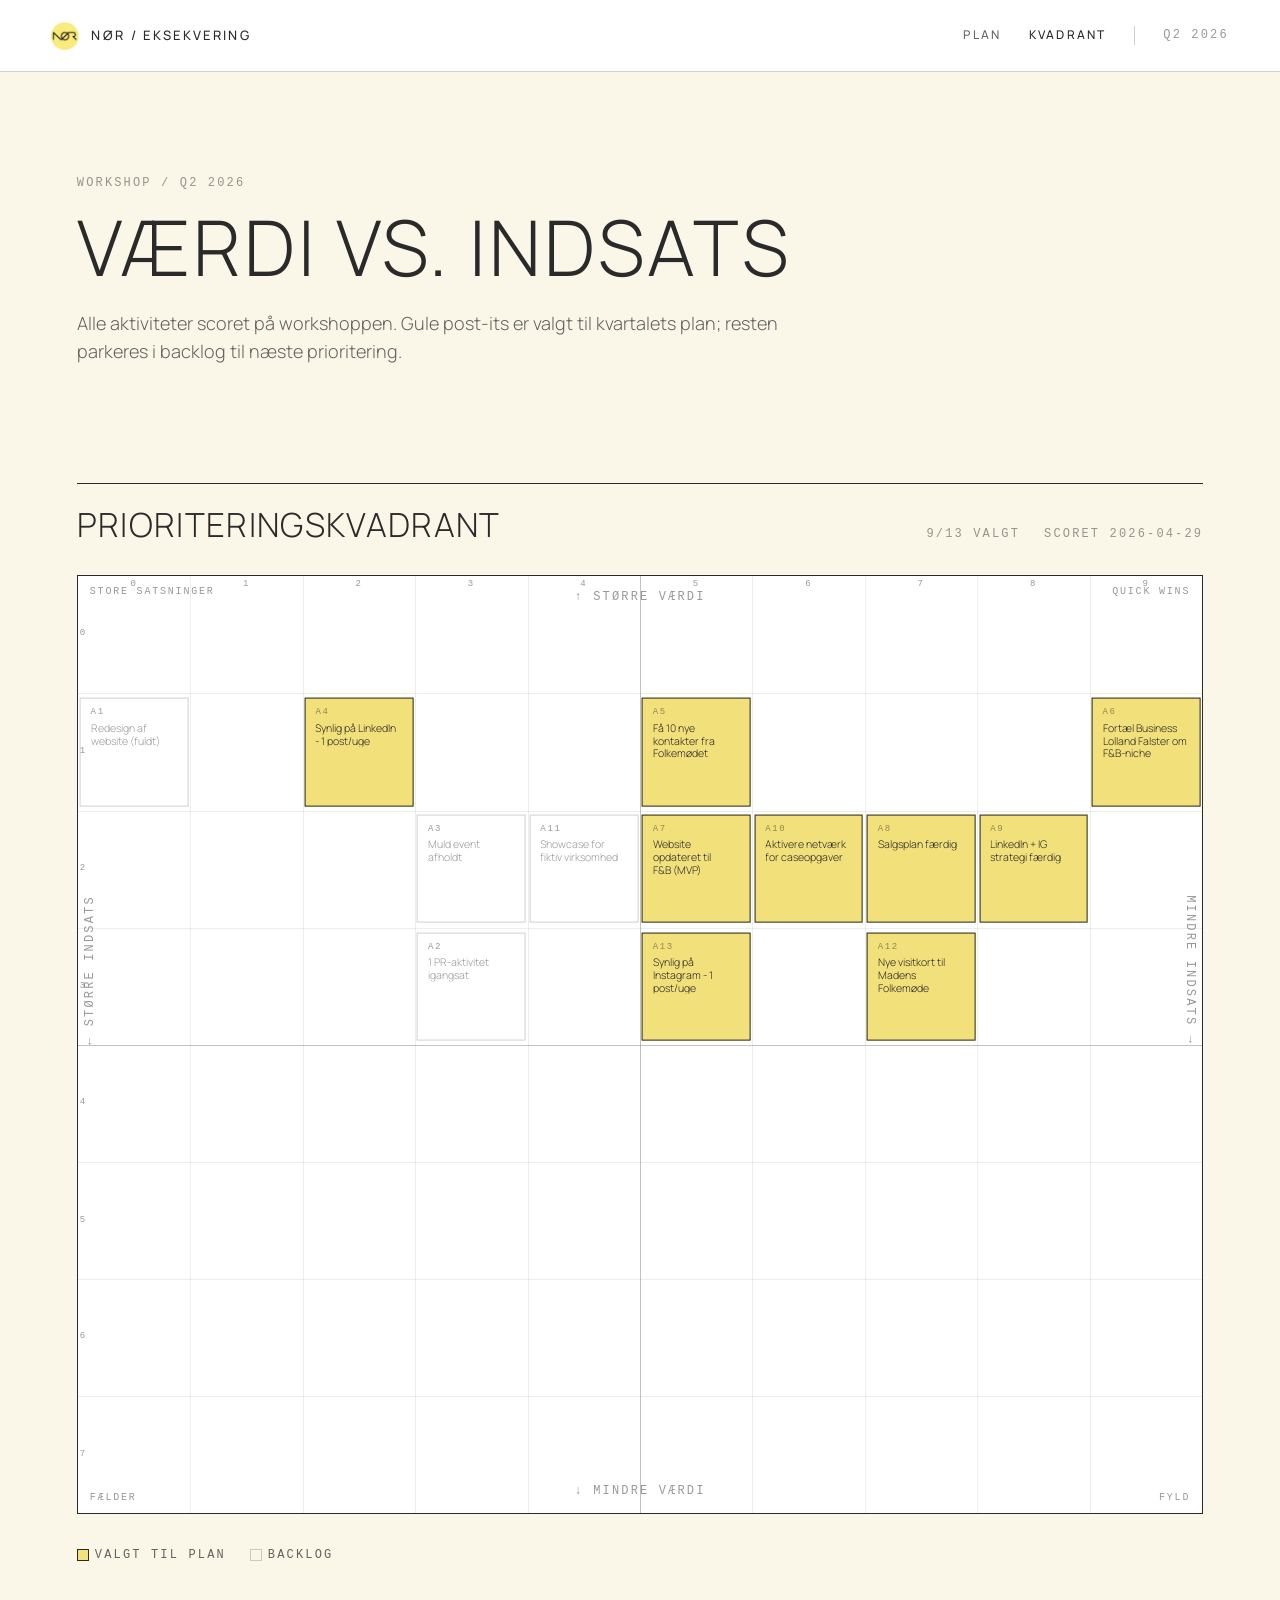
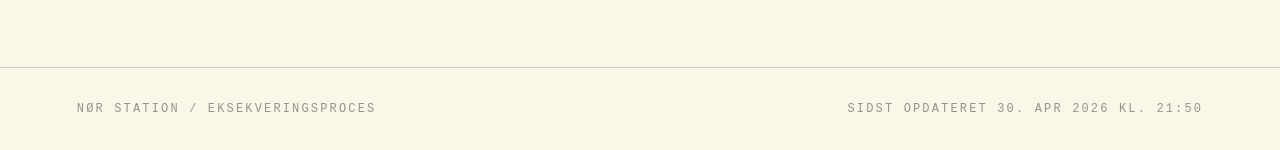
==== commit cf2a06cc: "Tilføj PDF-eksport (3 sider) + PDF-download i nav" ====
--- a/nor-station/workshop.html
+++ b/nor-station/workshop.html
@@ -6,7 +6,8 @@
 <title>Workshop - NØR Station 2026-Q2</title>
 <link rel="icon" type="image/png" href="assets/nor-mark.png" />
 <link rel="stylesheet" href="assets/nor.css" />
-<link rel="stylesheet" href="assets/exec.css?v=6" />
+<link rel="stylesheet" href="assets/exec.css?v=11" />
+<style>@page { size: A4 landscape; margin: 12mm; }</style>
 </head>
 <body>
 <header class="ns-header">
@@ -100,6 +101,6 @@
 </section>
 <footer class="ns-exec-foot">
   <div>NØR Station / Eksekveringsproces</div>
-  <div>Sidst opdateret 30. apr 2026 kl. 21:42</div>
+  <div>Sidst opdateret 30. apr 2026 kl. 21:50</div>
 </footer>
 </body></html>
--- a/nor-station/assets/exec.css
+++ b/nor-station/assets/exec.css
@@ -43,6 +43,12 @@
   transition: color var(--nor-dur-fast) var(--nor-ease);
 }
 .ns-nav-links a:hover, .ns-nav-links a.is-active { color: var(--nor-ink); }
+.ns-nav-pdf {
+  border: 1px solid var(--nor-ink);
+  padding: 6px 12px;
+  color: var(--nor-ink) !important;
+}
+.ns-nav-pdf:hover { background: var(--nor-ink); color: var(--nor-yellow) !important; }
 .ns-quarter {
   font-family: var(--nor-font-mono);
   font-size: var(--nor-fs-eyebrow);
@@ -394,6 +400,77 @@
 }
 .ns-grid-label--col { top: 2px; transform: translateX(-50%); }
 .ns-grid-label--row { left: 2px; transform: translateY(-50%); }
+
+/* ============== Print / PDF ============== */
+@media print {
+  * { -webkit-print-color-adjust: exact !important; print-color-adjust: exact !important; }
+  html, body { background: var(--nor-paper-warm) !important; }
+  .ns-header { display: none; }
+  .ns-grid-line, .ns-grid-label { display: none; }
+
+  /* Compact intro */
+  .ns-intro { padding: 4mm 0 6mm; }
+  .ns-intro__title { font-size: 28pt; line-height: 1.05; }
+  .ns-intro__eyebrow { margin-bottom: 6px; }
+
+  /* Year objectives */
+  .ns-year { padding: 4mm 0 6mm; }
+  .ns-year__head { padding-top: 8px; margin-bottom: 12px; }
+  .ns-year__title { font-size: 14pt; }
+  .ns-objectives { background: transparent; border: none; gap: 0; }
+  .ns-obj { border: 1px solid var(--nor-fg-mute); padding: 14px 18px; }
+  .ns-obj__title { font-size: 12pt; margin-bottom: 12px; }
+  .ns-obj, .ns-activity { break-inside: avoid; page-break-inside: avoid; }
+
+  /* Plan section */
+  .ns-plan { padding: 2mm 0 4mm; }
+  .ns-plan__head { padding-top: 8px; margin-bottom: 10px; break-after: avoid; page-break-after: avoid; }
+
+  /* Activity cards: no grey-grid hack in print, use borders directly */
+  .ns-activities { background: transparent; border: none; gap: 0; display: block; }
+  .ns-activity {
+    background: transparent;
+    border-top: 1px solid var(--nor-fg-mute);
+    padding: 12px 0;
+    grid-template-columns: 40px 1fr 280px;
+    gap: 18px;
+  }
+  .ns-activity:first-child { border-top: 1px solid var(--nor-ink); }
+  .ns-activity:last-child { border-bottom: 1px solid var(--nor-fg-mute); }
+  .ns-activity__title { font-size: 11pt; margin-bottom: 6px; }
+  .ns-activity__goal, .ns-activity__measure { font-size: 9pt; margin-bottom: 4px; }
+  .ns-conf-cell__pct { font-size: 22pt; }
+  .ns-conf__note { font-size: 9pt; }
+
+  /* Workshop / kvadrant landscape page — hide page intro to fit on one page */
+  body:has(.ns-workshop) .ns-intro { display: none; }
+  .ns-workshop { padding: 0; page-break-inside: avoid; break-inside: avoid; }
+  .ns-workshop .ns-plan__head { margin: 4mm 0 6px; padding-top: 0; border-top: none; }
+  .ns-workshop .ns-year__title { font-size: 18pt; }
+  .ns-quad {
+    aspect-ratio: auto !important;
+    width: 100%;
+    height: 145mm !important;
+    margin-top: 4mm;
+    page-break-inside: avoid;
+    break-inside: avoid;
+  }
+  .ns-postit {
+    width: 70px !important;
+    height: 70px !important;
+    padding: 5px 7px !important;
+    font-size: 8pt !important;
+    line-height: 1.15 !important;
+    gap: 2px !important;
+  }
+  .ns-postit__id { font-size: 6.5pt !important; }
+  .ns-postit__text { -webkit-line-clamp: 4; }
+  .ns-quad__corner { padding: 4px 8px; font-size: 7pt; }
+  .ns-quad__label { font-size: 7.5pt; }
+  .ns-legend { margin-top: 6px; font-size: 8pt; }
+
+  .ns-exec-foot { padding: 4mm 0 2mm; border-top: 1px solid var(--nor-fg-mute); }
+}
 
 .ns-postit {
   position: absolute;
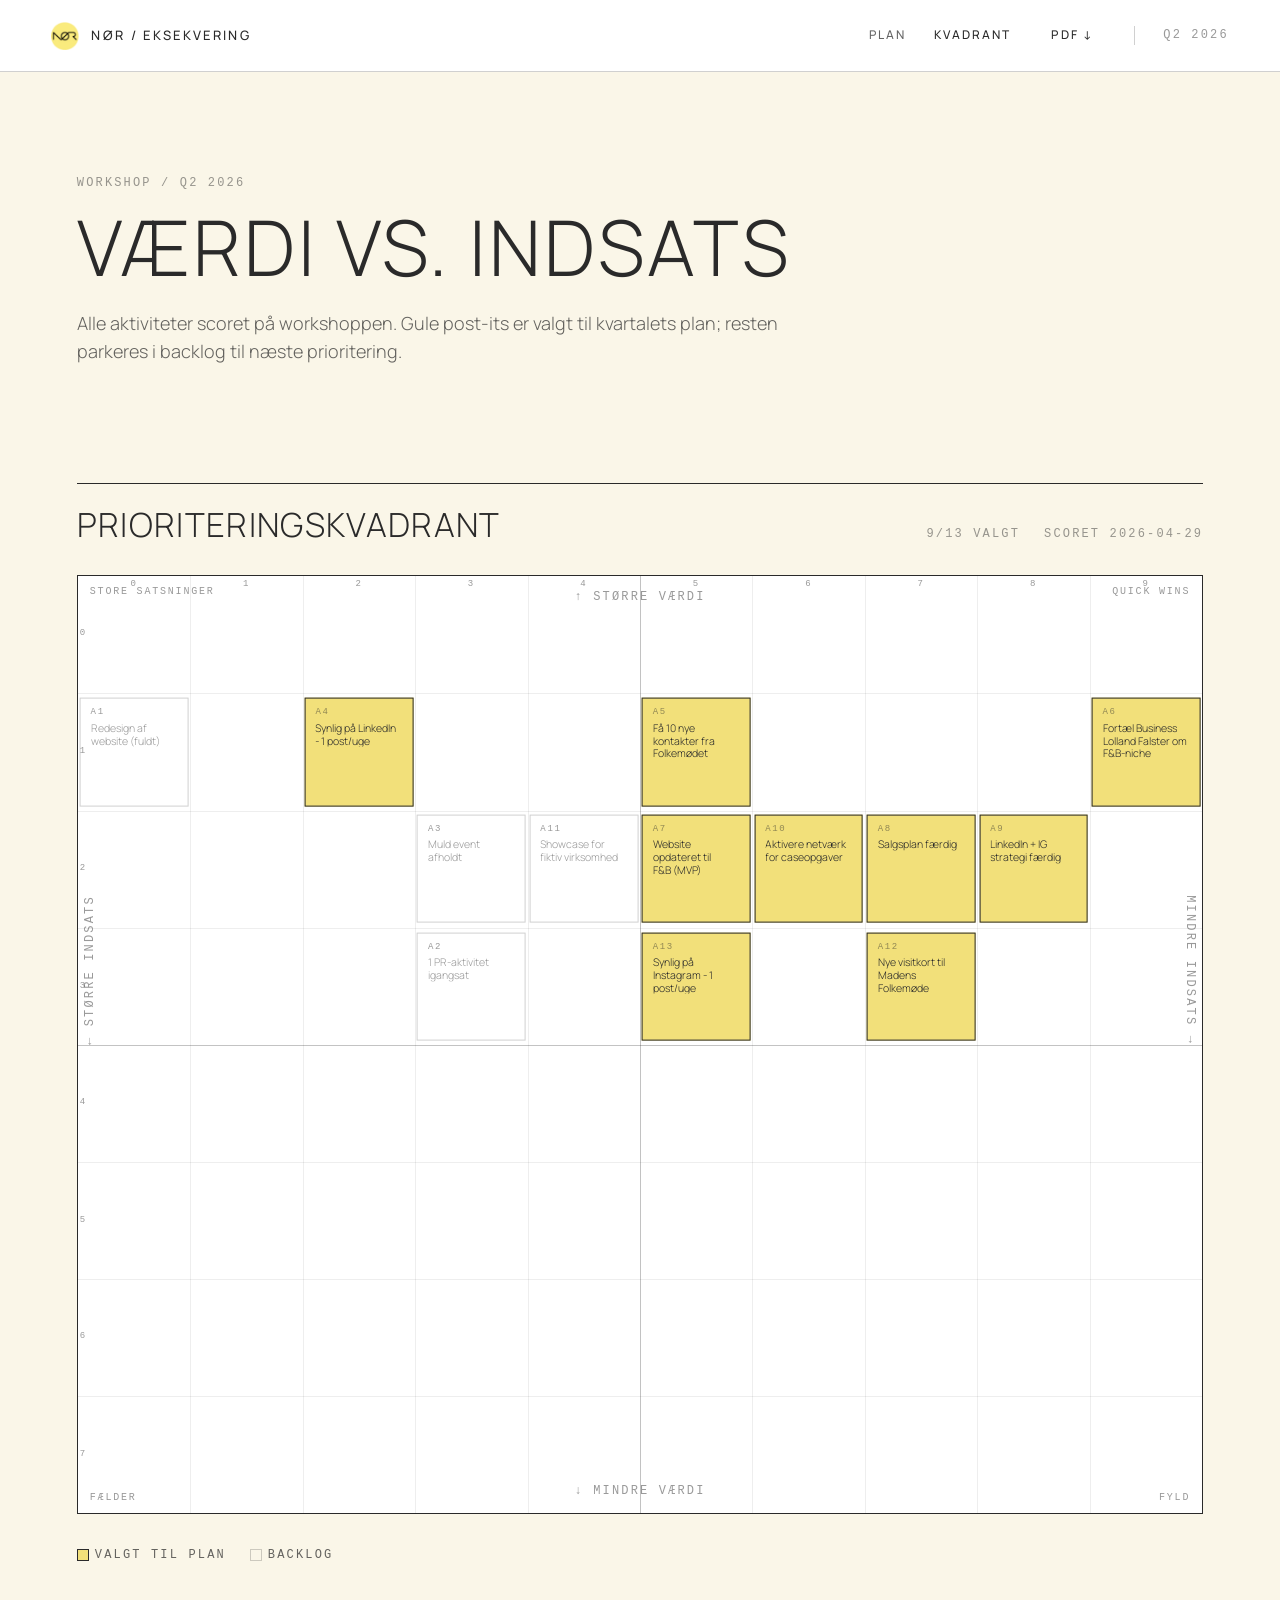
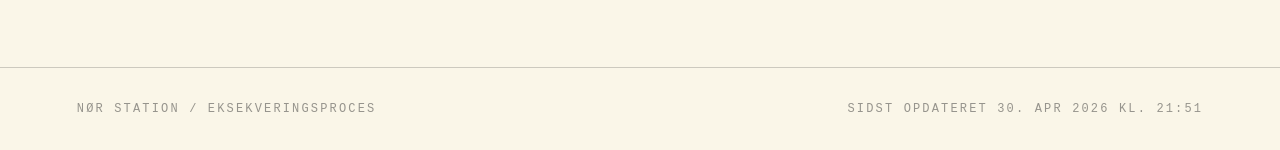
==== commit 41001b9c: "Tilføj PDF download-knap i nav" ====
--- a/nor-station/workshop.html
+++ b/nor-station/workshop.html
@@ -18,6 +18,7 @@
   <nav class="ns-nav-links">
     <a href="index.html" class="">Plan</a>
     <a href="workshop.html" class="is-active">Kvadrant</a>
+    <a href="eksekveringsplan.pdf" download class="ns-nav-pdf">PDF ↓</a>
     <span class="ns-quarter">Q2 2026</span>
   </nav>
 </header>
@@ -101,6 +102,6 @@
 </section>
 <footer class="ns-exec-foot">
   <div>NØR Station / Eksekveringsproces</div>
-  <div>Sidst opdateret 30. apr 2026 kl. 21:50</div>
+  <div>Sidst opdateret 30. apr 2026 kl. 21:51</div>
 </footer>
 </body></html>
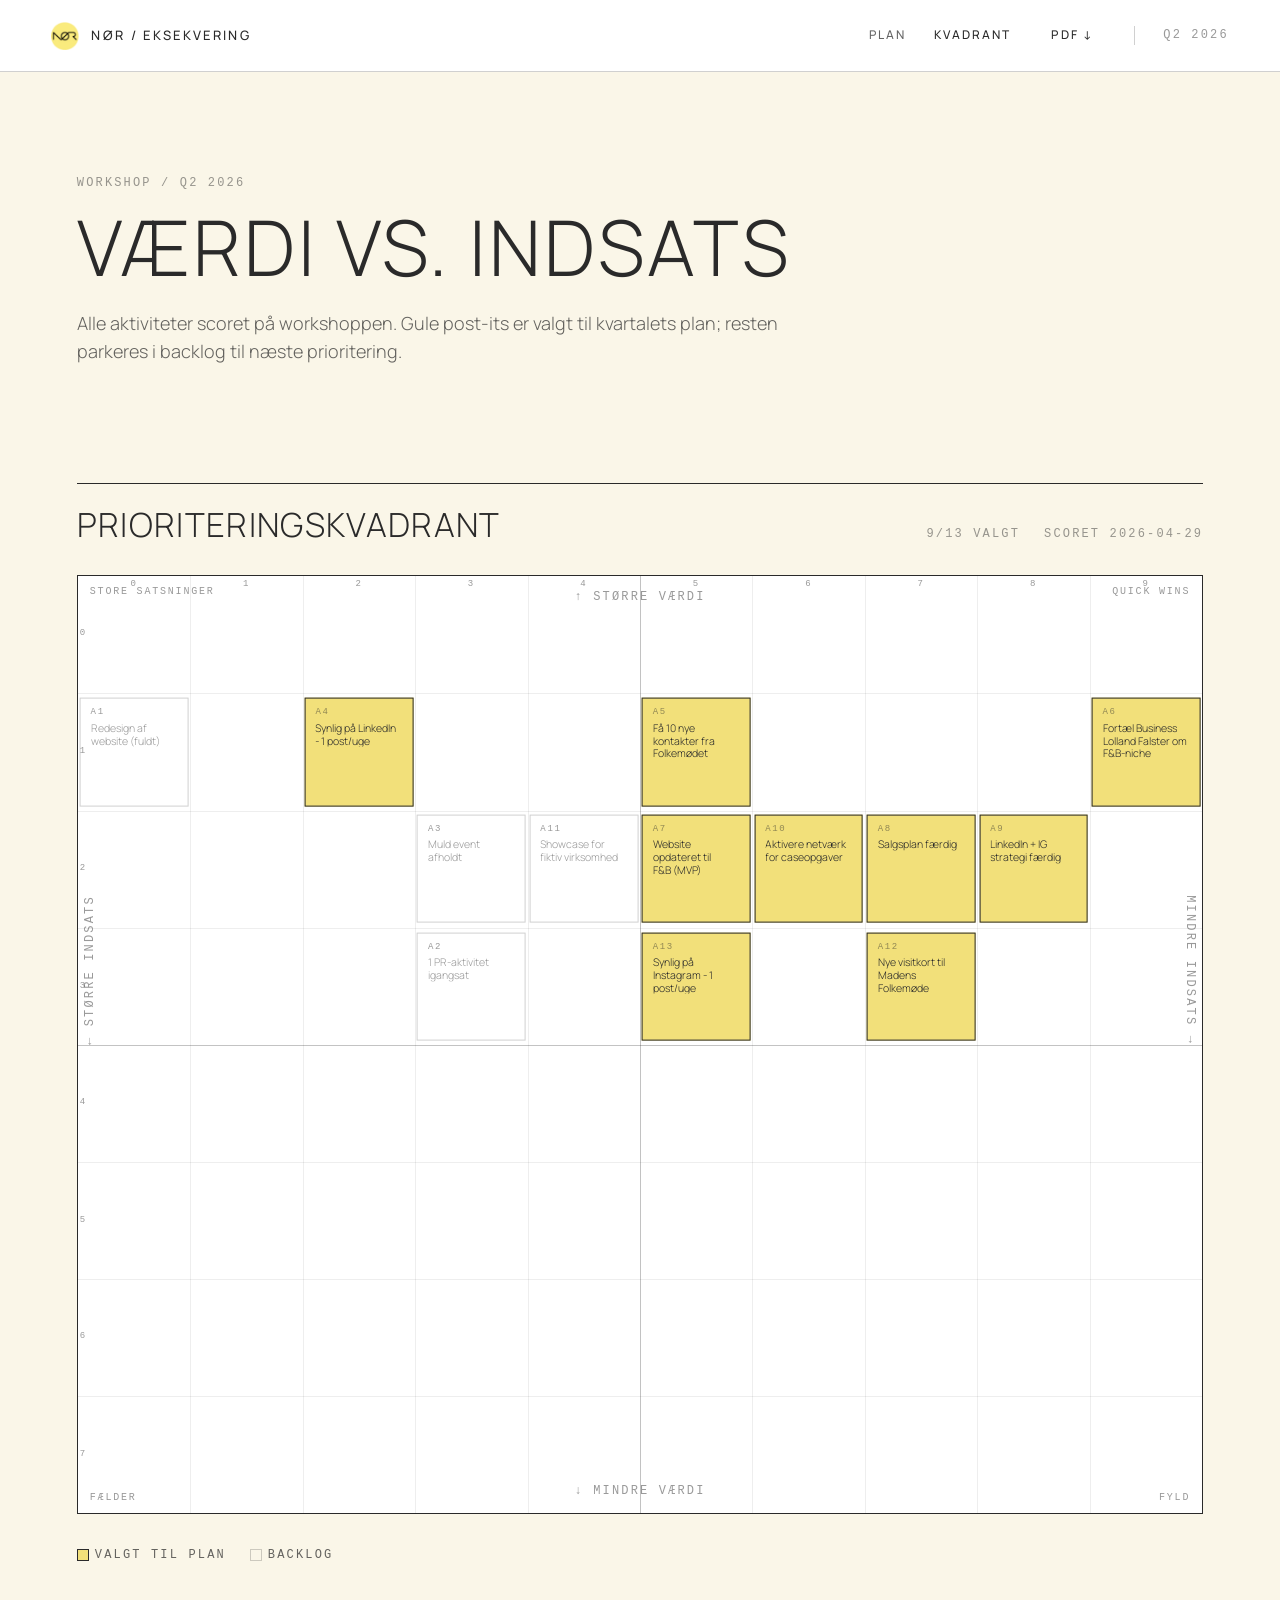
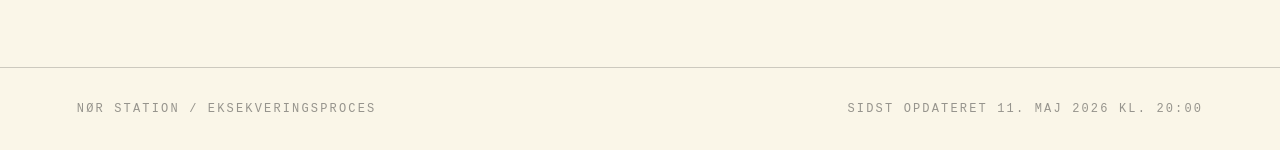
==== commit 746e1d12: "Update nor-station 2026-05-11" ====
--- a/nor-station/workshop.html
+++ b/nor-station/workshop.html
@@ -102,6 +102,6 @@
 </section>
 <footer class="ns-exec-foot">
   <div>NØR Station / Eksekveringsproces</div>
-  <div>Sidst opdateret 30. apr 2026 kl. 21:51</div>
+  <div>Sidst opdateret 11. maj 2026 kl. 20:00</div>
 </footer>
 </body></html>
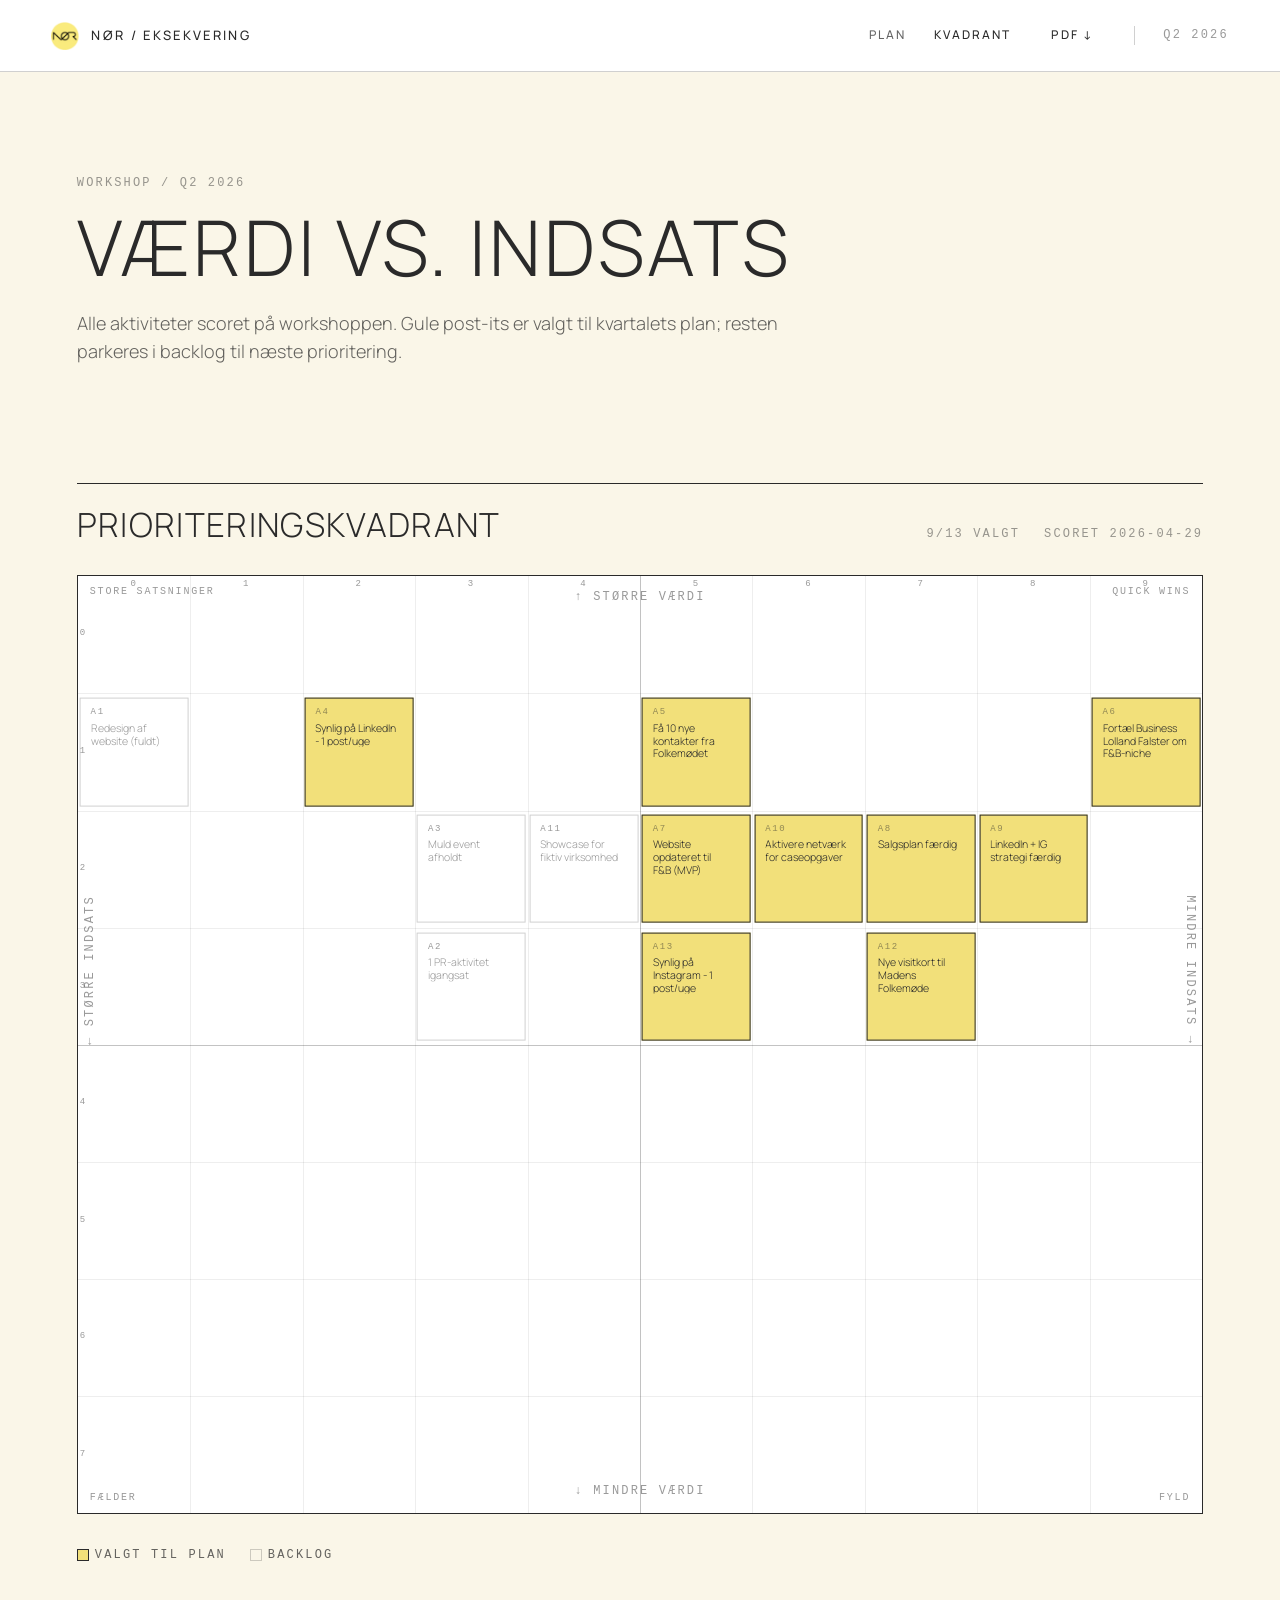
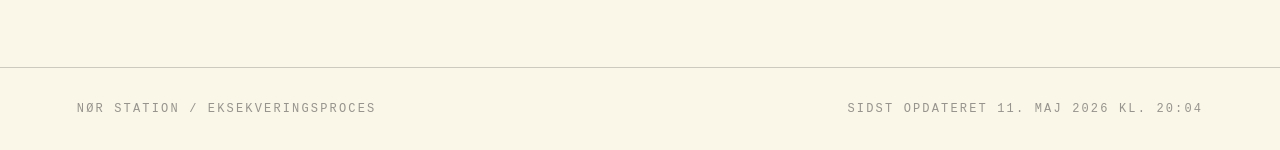
==== commit dcb11337: "Revert nor-station test check-in" ====
--- a/nor-station/workshop.html
+++ b/nor-station/workshop.html
@@ -102,6 +102,6 @@
 </section>
 <footer class="ns-exec-foot">
   <div>NØR Station / Eksekveringsproces</div>
-  <div>Sidst opdateret 11. maj 2026 kl. 20:00</div>
+  <div>Sidst opdateret 11. maj 2026 kl. 20:04</div>
 </footer>
 </body></html>
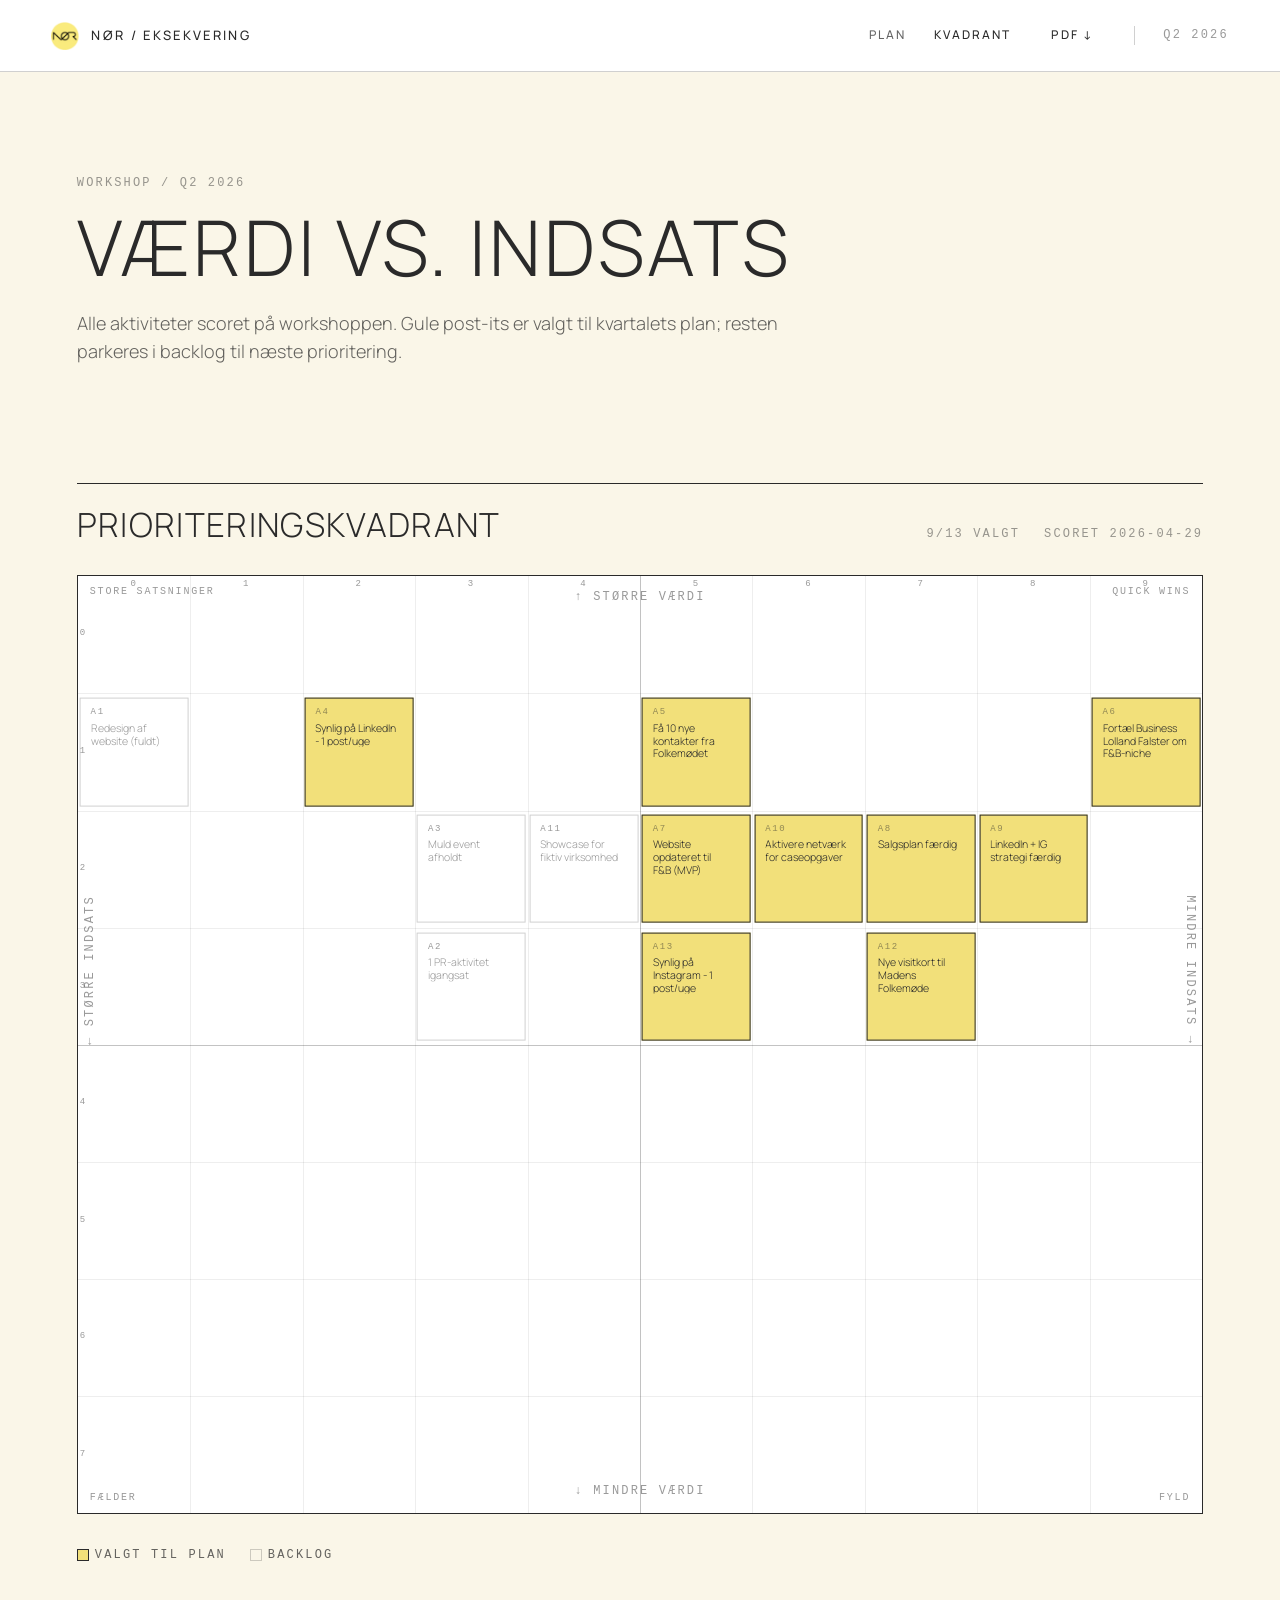
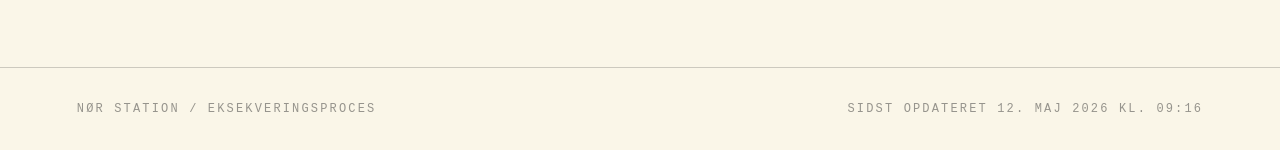
==== commit 90109bf9: "Update nor-station 2026-05-12" ====
--- a/nor-station/workshop.html
+++ b/nor-station/workshop.html
@@ -102,6 +102,6 @@
 </section>
 <footer class="ns-exec-foot">
   <div>NØR Station / Eksekveringsproces</div>
-  <div>Sidst opdateret 11. maj 2026 kl. 20:04</div>
+  <div>Sidst opdateret 12. maj 2026 kl. 09:16</div>
 </footer>
 </body></html>
